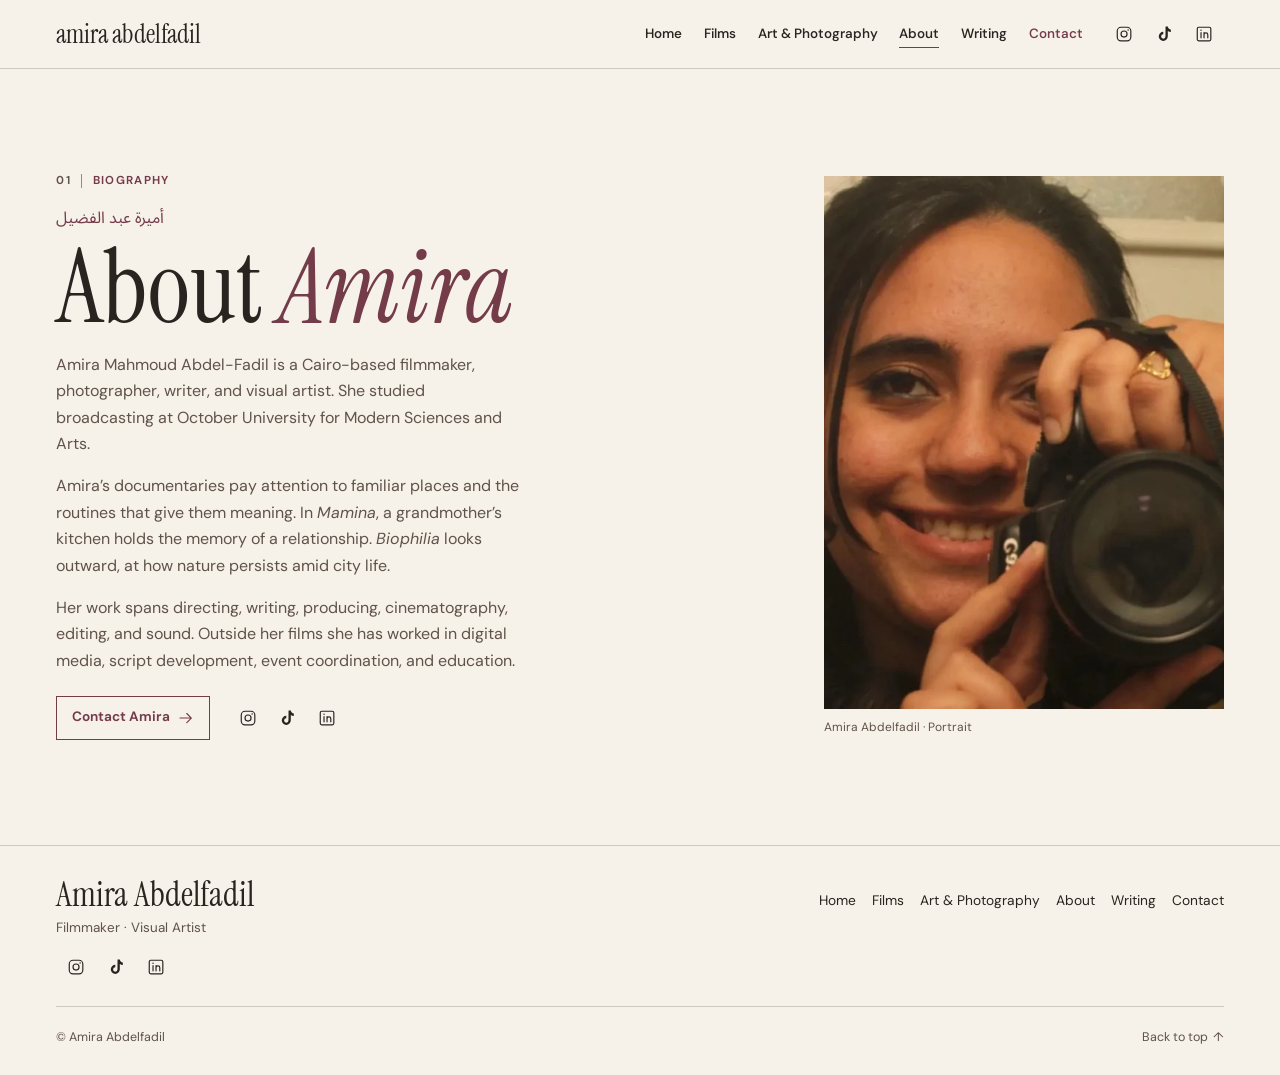
==== about.html @ 751f93b1 "Enhance Amira’s portfolio with A Way of Seeing" ====
<!doctype html>
<html lang="en" dir="ltr">
<head>
  <meta charset="utf-8">
  <meta name="viewport" content="width=device-width, initial-scale=1">
  <meta name="theme-color" content="#F6F1E9">
  <title>About | Amira Abdelfadil</title>
  <meta name="description" content="About Cairo-based filmmaker, photographer, writer, and visual artist Amira Abdelfadil.">
  <link rel="canonical" href="https://supergreatwin.github.io/amira-portfolio/about.html">
  <meta property="og:type" content="website">
  <meta property="og:locale" content="en_US">
  <meta property="og:url" content="https://supergreatwin.github.io/amira-portfolio/about.html">
  <meta property="og:title" content="About | Amira Abdelfadil">
  <meta property="og:description" content="About Cairo-based filmmaker, photographer, writer, and visual artist Amira Abdelfadil.">
  <meta property="og:image" content="https://supergreatwin.github.io/amira-portfolio/assets/mamina-02.jpg">
  <meta property="og:image:alt" content="Two women talk on a balcony overlooking Cairo">
  <meta name="twitter:card" content="summary_large_image">
  <link rel="preconnect" href="https://fonts.googleapis.com">
  <link rel="preconnect" href="https://fonts.gstatic.com" crossorigin>
  <link rel="stylesheet" href="https://fonts.googleapis.com/css2?family=DM+Sans:wght@400..700&amp;family=Instrument+Serif:ital@0;1&amp;family=Noto+Sans+Arabic:wght@400&amp;display=swap">
  <link rel="stylesheet" href="style.css">
  <script src="site.js" defer></script>
  <script type="application/ld+json">{"@context":"https://schema.org","url":"https://supergreatwin.github.io/amira-portfolio/","@type":"Person","@id":"https://supergreatwin.github.io/amira-portfolio/#amira","name":"Amira Abdelfadil","image":"https://supergreatwin.github.io/amira-portfolio/assets/amira-portrait.jpg","jobTitle":"Filmmaker and visual artist","sameAs":["https://www.instagram.com/amiraabdelfadil/","https://www.tiktok.com/@byamiramero?lang=en-GB","https://www.linkedin.com/in/amira-a-4a9b73113/"]}</script>
</head>
<body id="top">
  <a class="skip-link" href="#main">Skip to content</a>
  <svg class="symbols" xmlns="http://www.w3.org/2000/svg" aria-hidden="true">
  <symbol id="arrow-external" viewBox="0 0 24 24"><path d="M6 18 18 6M7 6h11v11"/></symbol>
  <symbol id="arrow-right" viewBox="0 0 24 24"><path d="M4 12h15m-6-6 6 6-6 6"/></symbol>
  <symbol id="arrow-left" viewBox="0 0 24 24"><path d="M20 12H5m6-6-6 6 6 6"/></symbol>
  <symbol id="close-icon" viewBox="0 0 24 24"><path d="m6 6 12 12M18 6 6 18"/></symbol>
  <symbol id="expand-icon" viewBox="0 0 24 24"><path d="M9 4H4v5m11-5h5v5M4 15v5h5m11-5v5h-5"/></symbol>
  <symbol id="instagram" viewBox="0 0 24 24"><rect x="3" y="3" width="18" height="18" rx="5"/><circle cx="12" cy="12" r="4"/><circle class="icon-fill" cx="17.4" cy="6.7" r="1"/></symbol>
  <symbol id="tiktok" viewBox="0 0 24 24"><path class="icon-fill" d="M14 2h3c.4 2.3 1.8 3.7 4 4v3.2c-1.5 0-2.8-.4-4-1.2v7.1a6 6 0 1 1-6-6v3.2a2.9 2.9 0 1 0 2.9 2.8z"/></symbol>
  <symbol id="linkedin" viewBox="0 0 24 24"><rect x="3" y="3" width="18" height="18" rx="2"/><path d="M8 10v7m4 0v-7m0 3a2.5 2.5 0 0 1 5 0v4"/><circle class="icon-fill" cx="8" cy="7" r=".9"/></symbol>
</svg>
  <header class="topbar"><div class="shell nav-inner">
    <a class="brand" href="index.html" aria-label="Amira Abdelfadil, home">amira abdelfadil</a>
    <button class="menu-toggle" type="button" aria-expanded="false" aria-controls="navigation-panel" hidden>Menu <span aria-hidden="true">+</span></button>
    <div class="nav-panel" id="navigation-panel"><div class="nav-content"><nav aria-label="Primary"><a href="index.html#top">Home</a><a href="index.html#work">Films</a><a href="art.html">Art &amp; Photography</a><a href="about.html" aria-current="page">About</a><a href="writing.html">Writing</a><a href="contact.html">Contact</a></nav><ul class="social-links social-icons" aria-label="Official social profiles"><li><a href="https://www.instagram.com/amiraabdelfadil/" target="_blank" rel="noopener noreferrer" aria-label="Instagram · @amiraabdelfadil (opens in a new tab)"><svg class="icon" aria-hidden="true"><use href="#instagram"/></svg></a></li><li><a href="https://www.tiktok.com/@byamiramero?lang=en-GB" target="_blank" rel="noopener noreferrer" aria-label="TikTok · @byamiramero (opens in a new tab)"><svg class="icon" aria-hidden="true"><use href="#tiktok"/></svg></a></li><li><a href="https://www.linkedin.com/in/amira-a-4a9b73113/" target="_blank" rel="noopener noreferrer" aria-label="LinkedIn · Amira Abdelfadil (opens in a new tab)"><svg class="icon" aria-hidden="true"><use href="#linkedin"/></svg></a></li></ul></div></div>
  </div><div class="read-progress" aria-hidden="true"></div></header>
  <main id="main" tabindex="-1">
  <section class="shell section inner-page editorial-grid about-page"><div><p class="section-tag"><span aria-hidden="true">01</span>Biography</p><p class="arabic-kicker" lang="ar" dir="rtl">أميرة عبد الفضيل</p><h1>About <em>Amira</em></h1><div class="prose"><p>Amira Mahmoud Abdel-Fadil is a Cairo-based filmmaker, photographer, writer, and visual artist. She studied broadcasting at October University for Modern Sciences and Arts.</p><p>Amira’s documentaries pay attention to familiar places and the routines that give them meaning. In <i>Mamina</i>, a grandmother’s kitchen holds the memory of a relationship. <i>Biophilia</i> looks outward, at how nature persists amid city life.</p><p>Her work spans directing, writing, producing, cinematography, editing, and sound. Outside her films she has worked in digital media, script development, event coordination, and education.</p></div><div class="actions"><a class="pill" href="contact.html">Contact Amira <svg class="icon" aria-hidden="true"><use href="#arrow-right"/></svg></a><ul class="social-links social-icons" aria-label="Official social profiles"><li><a href="https://www.instagram.com/amiraabdelfadil/" target="_blank" rel="noopener noreferrer" aria-label="Instagram · @amiraabdelfadil (opens in a new tab)"><svg class="icon" aria-hidden="true"><use href="#instagram"/></svg></a></li><li><a href="https://www.tiktok.com/@byamiramero?lang=en-GB" target="_blank" rel="noopener noreferrer" aria-label="TikTok · @byamiramero (opens in a new tab)"><svg class="icon" aria-hidden="true"><use href="#tiktok"/></svg></a></li><li><a href="https://www.linkedin.com/in/amira-a-4a9b73113/" target="_blank" rel="noopener noreferrer" aria-label="LinkedIn · Amira Abdelfadil (opens in a new tab)"><svg class="icon" aria-hidden="true"><use href="#linkedin"/></svg></a></li></ul></div></div><figure><picture><source type="image/webp" srcset="assets/optimized/amira-portrait-480.webp 480w, assets/optimized/amira-portrait.webp 540w" sizes="(max-width: 640px) 100vw, 50vw"><img src="assets/amira-portrait.jpg" width="540" height="720" alt="Amira holding a camera" fetchpriority="high"></picture><figcaption>Amira Abdelfadil · Portrait</figcaption></figure></section>
  </main>
  <footer class="footer"><div class="shell footer-inner">
    <div><p class="footer-name">Amira Abdelfadil</p><p>Filmmaker · Visual Artist</p><ul class="social-links social-icons" aria-label="Official social profiles"><li><a href="https://www.instagram.com/amiraabdelfadil/" target="_blank" rel="noopener noreferrer" aria-label="Instagram · @amiraabdelfadil (opens in a new tab)"><svg class="icon" aria-hidden="true"><use href="#instagram"/></svg></a></li><li><a href="https://www.tiktok.com/@byamiramero?lang=en-GB" target="_blank" rel="noopener noreferrer" aria-label="TikTok · @byamiramero (opens in a new tab)"><svg class="icon" aria-hidden="true"><use href="#tiktok"/></svg></a></li><li><a href="https://www.linkedin.com/in/amira-a-4a9b73113/" target="_blank" rel="noopener noreferrer" aria-label="LinkedIn · Amira Abdelfadil (opens in a new tab)"><svg class="icon" aria-hidden="true"><use href="#linkedin"/></svg></a></li></ul></div>
    <nav aria-label="Footer"><a href="index.html#top">Home</a><a href="index.html#work">Films</a><a href="art.html">Art &amp; Photography</a><a href="about.html" aria-current="page">About</a><a href="writing.html">Writing</a><a href="contact.html">Contact</a></nav>
    <div class="footer-base"><span>© Amira Abdelfadil</span><a href="#top">Back to top <span aria-hidden="true">↑</span></a></div>
  </div></footer>
  <dialog class="lightbox" aria-labelledby="lightbox-title">
  <div class="lightbox-toolbar"><h2 id="lightbox-title">Image viewer</h2><p class="lightbox-count" aria-live="polite"></p><button class="round-button" type="button" data-close aria-label="Close image viewer"><svg class="icon" aria-hidden="true"><use href="#close-icon"/></svg></button></div>
  <div class="lightbox-stage"><button class="round-button" type="button" data-step="-1" aria-label="Previous image"><svg class="icon" aria-hidden="true"><use href="#arrow-left"/></svg></button><figure><img alt="" draggable="false"><figcaption></figcaption></figure><button class="round-button" type="button" data-step="1" aria-label="Next image"><svg class="icon" aria-hidden="true"><use href="#arrow-right"/></svg></button></div>
</dialog>
</body>
</html>
---- style.css ----
:root {
  color-scheme: light;
  --ivory: #F6F1E9;
  --latte: #E2D5C6;
  --ink: #292420;
  --burgundy: #743B49;
  --clay: #A78378;
  --muted: #60534a;
  --line: #29242033;
  --body: 'DM Sans', system-ui, sans-serif;
  --display: 'Instrument Serif', Georgia, serif;
  --arabic: 'Noto Sans Arabic', 'Geeza Pro', Tahoma, sans-serif;
  --edge: clamp(1.25rem, 4.4vw, 4.5rem);
  --gap: clamp(.9rem, 2.5vw, 2.5rem);
  --header: 4.25rem;
  --ease: cubic-bezier(.22,.7,.24,1);
}
*, *::before, *::after { box-sizing: border-box; }
html { scroll-behavior: smooth; scroll-padding-block-start: calc(var(--header) + 1rem); }
body { margin: 0; background: var(--ivory); color: var(--ink); font: 400 1rem/1.65 var(--body); }
html:has(dialog[open]) { overflow: hidden; }
button, a { color: inherit; -webkit-tap-highlight-color: transparent; }
button { font: inherit; cursor: pointer; }
a { text-decoration: none; }
:focus-visible { outline: 2px solid var(--burgundy); outline-offset: 5px; }
::selection { color: var(--ivory); background: var(--burgundy); }
img, picture { display: block; max-width: 100%; }
img { width: 100%; height: auto; }
h1, h2, h3, p, figure, dl, dd { margin: 0; }
h1, h2, h3 { font: 400 1em/.94 var(--display); }
h1 { font-size: clamp(3.65rem, 8vw, 8.4rem); }
h2 { font-size: clamp(3rem, 6vw, 6.2rem); }
h3 { font-size: clamp(1.9rem, 3.3vw, 3.3rem); }
h1 em, h2 em { color: var(--burgundy); font-weight: 400; }
[lang="ar"] { font-family: var(--arabic); }
[hidden], .symbols { display: none !important; }
.icon { width: 1.13rem; height: 1.13rem; fill: none; stroke: currentColor; stroke-width: 1.55; stroke-linecap: round; stroke-linejoin: round; flex: none; }
.icon-fill { fill: currentColor; stroke: none; }
.shell { width: min(calc(100% - 2 * var(--edge)), 84rem); margin-inline: auto; }
.section { padding-block: clamp(3.75rem, 8.2vw, 8rem); }
.latte { background: var(--latte); }
.editorial-grid, .hero, .art-grid, .project-body { display: grid; grid-template-columns: repeat(12, minmax(0, 1fr)); gap: var(--gap); }
.editorial-grid > :first-child { grid-column: 1 / span 5; }
.editorial-grid > :last-child { grid-column: 7 / -1; }
.section-tag { display: flex; align-items: center; gap: .65rem; margin-block-end: 1rem; font-size: .72rem; font-weight: 650; line-height: 1.25; letter-spacing: .115em; text-transform: uppercase; color: var(--burgundy); }
.section-tag span { color: var(--muted); padding-inline-end: .65rem; border-inline-end: 1px solid var(--clay); }
.section-heading { display: flex; align-items: end; justify-content: space-between; gap: 1.1rem 2rem; margin-block-end: clamp(1.7rem, 4vw, 3.4rem); }
.section-heading > p, .section-intro { max-width: 36ch; color: var(--muted); }
.section-intro { margin-block-start: 1.25rem; font-size: 1.1rem; }
.prose { max-width: 67ch; color: var(--muted); }
.prose p + p { margin-block-start: 1rem; }
.prose > .line-link { margin-block-start: .9rem; }
figcaption { display: flex; align-items: baseline; justify-content: space-between; flex-wrap: wrap; gap: .25rem 1rem; margin-block-start: .55rem; color: var(--muted); font-size: .75rem; }
.line-link { display: inline-flex; align-items: center; min-height: 2.75rem; width: fit-content; gap: .44rem; color: var(--burgundy); font-size: .87rem; font-weight: 650; }
.line-link:hover { text-decoration: underline; text-underline-offset: .25em; }
.actions { display: flex; flex-wrap: wrap; align-items: center; gap: .65rem 1.1rem; margin-block-start: 1.35rem; }
.pill { display: inline-flex; align-items: center; justify-content: center; min-height: 2.75rem; padding: .45rem .9rem; gap: .45rem; border: 1px solid var(--burgundy); color: var(--burgundy); font-size: .85rem; font-weight: 650; transition: background .2s, color .2s; }
.pill:hover { color: var(--ivory); background: var(--burgundy); }
.skip-link { position: fixed; top: .5rem; inset-inline-start: .5rem; z-index: 11; padding: .6rem .9rem; color: var(--ivory); background: var(--burgundy); transform: translateY(-160%); }
.skip-link:focus { transform: none; }

.topbar { position: sticky; top: 0; z-index: 5; background: var(--ivory); border-block-end: 1px solid var(--line); transition: background .28s var(--ease); }
.topbar.scrolled { background: #f2ebe1; }
.nav-inner { min-height: var(--header); display: flex; align-items: center; justify-content: space-between; gap: 1rem; }
.brand { font: 400 clamp(1.4rem, 2.05vw, 2rem)/1 var(--display); white-space: nowrap; padding-block: .55rem; }
.nav-content, .nav-panel nav { display: flex; align-items: center; gap: clamp(.65rem, 1.7vw, 1.55rem); }
.nav-panel nav a { display: inline-flex; position: relative; align-items: center; white-space: nowrap; min-height: 2.75rem; font-size: .84rem; font-weight: 550; }
.nav-panel nav a:last-child { color: var(--burgundy); }
.nav-panel nav a::after { position: absolute; content: ''; block-size: 1px; inset: auto 0 .47rem; background: var(--burgundy); transform: scaleX(0); transform-origin: left; transition: transform .24s var(--ease); }
.nav-panel nav a:hover::after, .nav-panel nav a[aria-current]::after { transform: scaleX(1); }
.menu-toggle { display: none; border: 1px solid var(--line); background: none; min-height: 2.75rem; padding-inline: .7rem; align-items: center; gap: .55rem; }
.menu-toggle[aria-expanded="true"] span { transform: rotate(45deg); }
.menu-toggle span { display: inline-block; font-size: 1.15rem; transition: transform .2s; }
.read-progress { position: absolute; inset: auto 0 -1px; height: 1px; background: var(--burgundy); transform: scaleX(var(--progress, 0)); transform-origin: left; pointer-events: none; }
.social-links { list-style: none; margin: 0; padding: 0; }
.social-icons { display: flex; align-items: center; gap: .05rem; }
.social-icons a { display: grid; place-items: center; min-width: 2.45rem; min-height: 2.75rem; }
.social-icons a:hover, .social-icons a:focus-visible { color: var(--burgundy); }
.social-profiles { display: grid; grid-template-columns: repeat(3, minmax(0, 1fr)); gap: var(--gap); margin-block-start: 2rem; }
.social-profiles a { display: grid; grid-template-columns: auto minmax(0,1fr) auto; gap: .75rem; align-items: start; height: 100%; border-block: 1px solid var(--line); padding-block: 1.1rem; transition: color .2s, border-color .2s; }
.social-profiles a:hover { color: var(--burgundy); border-color: var(--burgundy); }
.social-profiles a > .icon { margin-block-start: .28rem; }
.social-profiles a > span { display: grid; overflow-wrap: anywhere; }
.social-profiles strong { font-size: .94rem; }
.social-profiles small, .social-profiles a > span > span { color: var(--muted); font-size: .83rem; }

.hero { align-items: center; min-height: min(42rem, 90svh); padding-block: clamp(2.1rem, 6vw, 6rem); }
.hero-copy { grid-column: 1 / span 5; }
.hero h1 { margin-block-end: 1.05rem; font-size: clamp(4rem, 8.8vw, 9.1rem); line-height: .8; letter-spacing: -.018em; }
.hero h1 em { padding-inline-end: .08em; }
.designation { font-size: clamp(.78rem, 1.3vw, 1rem); font-weight: 650; }
.hero-intro { max-width: 27ch; margin-block-start: .55rem; color: var(--muted); }
.hero-media { grid-column: 6 / -1; min-width: 0; }
.hero-media picture { aspect-ratio: 5 / 4; overflow: hidden; background: var(--latte); }
.hero-media img { width: 100%; height: 100%; object-fit: cover; object-position: 37% center; }
.practice { align-items: center; }
.practice .prose { font-size: clamp(1rem, 1.55vw, 1.27rem); }
.film-grid { display: grid; grid-template-columns: repeat(12, minmax(0, 1fr)); gap: clamp(1.65rem, 4vw, 3.5rem) var(--gap); align-items: start; }
.film-card { grid-column: span 4; min-width: 0; }
.film-card:nth-child(4) { grid-column: 2 / span 5; }
.film-card:nth-child(5) { grid-column: 7 / span 5; margin-block-start: 2.25rem; }
.film-image { aspect-ratio: var(--poster-ratio); overflow: hidden; background: var(--latte); }
.film-image picture, .film-image img { width: 100%; height: 100%; object-fit: contain; }
.film-link { display: block; }
.film-link:hover .line-link { text-decoration: underline; }
.film-link:hover h3 { color: var(--burgundy); }
.film-caption { display: grid; grid-template-columns: auto minmax(0, 1fr); gap: .7rem; padding-block: .8rem 0; border-block-end: 1px solid var(--line); }
.folio, .film-meta { color: var(--muted); font-size: .76rem; }
.folio { font-variant-numeric: tabular-nums; padding-block-start: .3rem; }
.film-meta { display: block; margin-block-start: .45rem; }
.film-excerpt { color: var(--muted); font-size: .88rem; line-height: 1.5; margin-block-start: .55rem; }
.arabic-title, .arabic-kicker { display: block; width: fit-content; color: var(--burgundy); font-size: 1rem; line-height: 1.8; }
.arabic-kicker { margin-block-end: .4rem; }
.film-card:target .film-link { outline: 1px solid var(--burgundy); outline-offset: 6px; }

.art-grid figure:first-child { grid-column: 1 / span 6; }
.art-grid figure:nth-child(2) { grid-column: 7 / span 3; margin-block-start: 2rem; }
.art-grid figure:nth-child(3) { grid-column: 10 / span 3; }
.image-link { position: relative; display: block; background: var(--latte); }
.image-link img { transition: opacity .25s; }
.image-link:hover img { opacity: .88; }
.image-expand { display: grid; position: absolute; inset: auto .55rem .55rem auto; place-items: center; width: 2.2rem; height: 2.2rem; border: 1px solid var(--line); background: var(--ivory); color: var(--burgundy); }
.about-preview, .about-page { align-items: center; }
.about-preview .prose, .about-page .prose { margin-block-start: 1rem; }
.about-preview figure, .about-page figure { width: min(100%, 25rem); justify-self: end; }
.essay-list { border-block-end: 1px solid var(--line); margin-block-start: 1.7rem; }
.essay { display: grid; grid-template-columns: 2.5rem minmax(0, 1fr); border-block-start: 1px solid var(--line); padding-block: 1.15rem; }
.essay h3 { font-size: clamp(1.6rem, 3.45vw, 3rem); }
.essay-title { display: inline-flex; align-items: baseline; gap: .45rem; }
.essay-title:hover { color: var(--burgundy); }
.essay p { max-width: 65ch; color: var(--muted); margin-block-start: .45rem; }

.contact-band { color: var(--ivory); background: var(--ink); }
.contact-band .editorial-grid { align-items: end; }
.contact-band .section-tag, .contact-band .section-tag span, .contact-band .prose { color: var(--latte); }
.contact-band h2 em { color: #e3b8bd; }
.contact-band .pill { margin-block-start: 1rem; border-color: var(--latte); color: var(--ivory); }
.contact-band .pill:hover { background: var(--ivory); color: var(--ink); }
.contact-band :focus-visible { outline-color: var(--latte); }
.contact-lead { margin-block-start: .9rem; font: 400 clamp(1.65rem, 4vw, 3.2rem)/1.1 var(--display); color: var(--burgundy); }
.contact-page .section-intro { max-width: 60ch; }
.footer { border-block-start: 1px solid var(--line); }
.footer-inner { display: grid; grid-template-columns: minmax(0, 1fr) minmax(0, 1fr); gap: 1.1rem var(--gap); padding-block: 2rem 1rem; }
.footer-name { font: 400 2.1rem/1 var(--display); }
.footer-name + p { font-size: .84rem; color: var(--muted); margin-block: .35rem; }
.footer nav { display: flex; flex-wrap: wrap; gap: .15rem 1rem; justify-content: flex-end; align-content: start; }
.footer nav a { font-size: .86rem; line-height: 2.75rem; }
.footer nav a:hover, .footer-base a:hover { color: var(--burgundy); }
.footer-base { grid-column: 1 / -1; display: flex; justify-content: space-between; align-items: center; gap: .45rem; border-block-start: 1px solid var(--line); padding-block-start: .5rem; font-size: .78rem; color: var(--muted); }
.footer-base a { min-height: 2.75rem; display: inline-flex; align-items: center; gap: .3rem; }

.inner-page { min-height: 53vh; }
.visual-group { margin-block-start: clamp(2.3rem, 5vw, 4rem); border-block-start: 1px solid var(--line); padding-block-start: 1.25rem; }
.visual-group h2, .project-gallery h2 { font-size: clamp(2.3rem, 4.6vw, 4.1rem); }
.visual-group .section-heading { margin-block-end: 1.35rem; }
.gallery-grid { display: grid; grid-template-columns: repeat(3, minmax(0,1fr)); gap: var(--gap); align-items: start; }
.gallery-grid img { max-height: 25rem; object-fit: contain; }
.back-link { margin-block-end: 1rem; }
.project { padding-block-start: clamp(1.5rem, 4vw, 3.5rem); }
.project-heading { margin-block-end: clamp(1.3rem, 3vw, 2.65rem); }
.project-heading .arabic-title { margin-block-start: .65rem; font-size: clamp(1rem, 3.4vw, 1.6rem); }
.project-heading .film-meta { font-size: .94rem; }
.project-hero img { max-height: min(65vh, 40rem); object-fit: contain; background: var(--ink); }
.project-body { margin-block-start: clamp(2rem, 5vw, 4.5rem); align-items: start; }
.project-poster { grid-column: 1 / span 4; max-width: 28rem; }
.project-copy { grid-column: 6 / -1; }
.project-copy h2 { color: var(--ink); font-size: clamp(2rem, 3.2vw, 3.5rem); margin-block-end: .7rem; }
.project-copy h2:not(:first-child) { margin-block-start: 1.75rem; }
.credits { display: grid; grid-template-columns: repeat(2, minmax(0,1fr)); gap: .75rem 1.2rem; }
.credits dt { font-size: .8rem; font-weight: 650; color: var(--burgundy); }
.credits dd { font-size: .94rem; }
.project-gallery { margin-block-start: clamp(2.8rem, 6vw, 5.8rem); }
.project-gallery h2 { margin-block-end: 1rem; }
.related { display: grid; grid-template-columns: repeat(2,minmax(0,1fr)); gap: 1rem; border-block-start: 1px solid var(--line); margin-block-start: clamp(2rem, 5vw, 4rem); padding-block-start: 1rem; }
.related a { min-height: 3rem; display: flex; flex-direction: column; gap: .35rem; }
.related a:last-child { text-align: end; align-items: end; }
.related span { display: flex; align-items: center; gap: .35rem; font-size: .84rem; color: var(--burgundy); }
.related strong { font: 400 clamp(1.35rem, 3.2vw, 2.5rem)/1 var(--display); }
.related a:hover strong { color: var(--burgundy); }

.lightbox { background: #28231f; color: var(--ivory); border: 1px solid #f6f1e94d; width: min(calc(100% - 1.1rem), 76rem); max-height: calc(100dvh - 1.1rem); padding: .5rem clamp(.55rem,2vw,1.5rem) .75rem; margin: auto; }
.lightbox[open] { animation: emerge .25s var(--ease) both; }
.lightbox::backdrop { background: #1d1916e8; }
.lightbox :focus-visible { outline-color: var(--latte); }
.lightbox-toolbar { display: flex; align-items: center; gap: .7rem; }
.lightbox-toolbar h2 { font: 650 .82rem/1.1 var(--body); margin-inline-end: auto; }
.lightbox-count { font-size: .78rem; color: var(--latte); }
.round-button { display: grid; place-items: center; width: 2.75rem; height: 2.75rem; background: transparent; border: 1px solid #f6f1e970; border-radius: 50%; }
.round-button:hover { background: #f6f1e920; }
.lightbox-stage { display: grid; grid-template-columns: auto minmax(0, 1fr) auto; align-items: center; justify-content: center; gap: clamp(.35rem, 1.6vw, 1.2rem); touch-action: pan-y pinch-zoom; }
.lightbox-stage figure { display: grid; justify-items: center; min-width: 0; grid-column: 2; grid-row: 1; }
.lightbox-stage img { width: min(100%, calc(var(--image-width, 1150px) * var(--image-scale, 1))); height: auto; max-height: min(72vh, calc(100dvh - 8rem)); object-fit: contain; }
.lightbox-stage figcaption { color: var(--latte); text-align: center; justify-content: center; }
.lightbox-stage [data-step="1"] { grid-column: 3; }
.lightbox-stage [data-step="-1"] { grid-column: 1; }
.lightbox-stage [data-step] { grid-row: 1; }

@keyframes emerge { from { opacity: 0; translate: 0 .5rem; } to { opacity: 1; translate: none; } }
@keyframes print-in { from { opacity: 0; clip-path: inset(0 0 5% 0); } to { opacity: 1; clip-path: inset(0); } }
.hero-copy > * { animation: emerge .66s var(--ease) both; }
.hero-copy h1 { animation-delay: .08s; }
.hero-copy .designation { animation-delay: .13s; }
.hero-copy .hero-intro { animation-delay: .17s; }
.hero-copy .actions { animation-delay: .2s; }
.hero-media picture { animation: print-in .95s var(--ease) both; }

@media (max-width: 950px) {
  .topbar.has-menu .menu-toggle { display: inline-flex; }
  .topbar.has-menu .nav-panel { display: grid; grid-template-rows: 0fr; position: absolute; inset: 100% 0 auto; background: var(--ivory); visibility: hidden; opacity: 0; transition: grid-template-rows .25s var(--ease), opacity .2s, visibility .25s; gap: 0; }
  .topbar.has-menu .nav-panel.open { grid-template-rows: 1fr; visibility: visible; opacity: 1; border-block-end: 1px solid var(--line); }
  .topbar.has-menu .nav-panel > div { min-height: 0; overflow: hidden; max-height: 74dvh; }
  .topbar.has-menu .nav-content { display: block; }
  .topbar.has-menu .nav-panel.open > div { overflow: auto; }
  .topbar.has-menu .nav-panel nav { display: grid; gap: 0; padding: .65rem var(--edge) 0; }
  .topbar.has-menu .nav-panel nav a { width: fit-content; font-size: 1rem; }
  .topbar.has-menu .nav-panel .social-links { padding: .35rem var(--edge) .75rem; }
  .topbar:not(.has-menu) .nav-inner { flex-wrap: wrap; }
  .topbar:not(.has-menu) .nav-panel nav { flex-wrap: wrap; }
  .hero h1 { font-size: clamp(3.6rem, 10vw, 6.7rem); }
}
@media (max-width: 720px) {
  :root { --header: 3.75rem; }
  .hero, .editorial-grid, .project-body { grid-template-columns: 1fr; min-height: 0; }
  .hero-copy, .hero-media, .editorial-grid > :first-child, .editorial-grid > :last-child, .project-poster, .project-copy { grid-column: 1; }
  .hero-copy { padding-block: .75rem .45rem; }
  .hero-media picture { aspect-ratio: 4 / 3; }
  .section-heading { flex-wrap: wrap; align-items: start; }
  .film-card, .film-card:nth-child(4), .film-card:nth-child(5) { grid-column: span 6; margin-block-start: 0; }
  .art-grid figure:first-child { grid-column: 1 / -1; }
  .art-grid figure:nth-child(2), .art-grid figure:nth-child(3) { grid-column: span 6; margin-block-start: 0; }
  .about-preview figure, .about-page figure { justify-self: start; width: min(100%, 20rem); }
  .social-profiles, .footer-inner { grid-template-columns: 1fr; }
  .social-profiles { gap: 0; }
  .social-profiles li + li a { border-block-start: 0; }
  .footer nav { justify-content: start; }
  .project-poster { width: min(66%, 17rem); }
  .gallery-grid { grid-template-columns: repeat(2,minmax(0,1fr)); }
  .contact-band .editorial-grid { align-items: start; }
}
@media (max-width: 400px) {
  .film-excerpt { font-size: .81rem; }
  .film-caption { gap: .4rem; }
  .film-caption h3 { font-size: 1.65rem; }
  .credits { grid-template-columns: 1fr; }
  .lightbox-stage { grid-template-columns: 1fr 1fr; }
  .lightbox-stage figure { grid-column: 1 / -1; }
  .lightbox-stage [data-step="-1"] { grid-row: 2; justify-self: end; }
  .lightbox-stage [data-step="1"] { grid-row: 2; grid-column: 2; }
}
@media (prefers-reduced-motion: reduce) {
  html { scroll-behavior: auto; }
  *, *::before, *::after { animation: none !important; transition: none !important; }
}
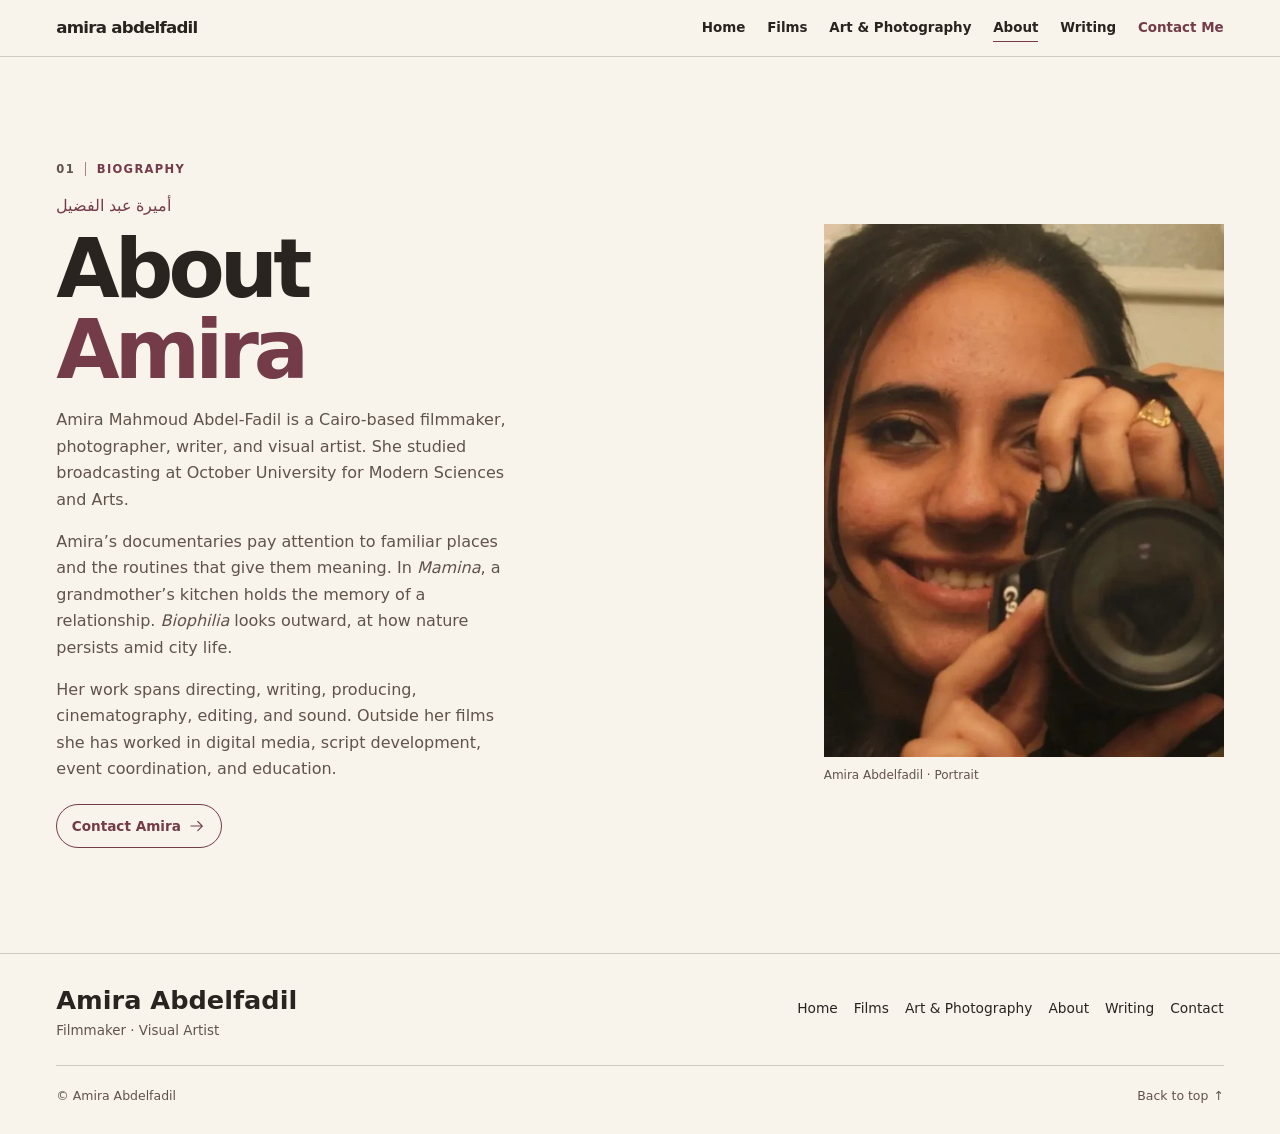
==== commit 55fd4b73: "Restore the original portfolio design with plum accents" ====
--- a/about.html
+++ b/about.html
@@ -3,7 +3,7 @@
 <head>
   <meta charset="utf-8">
   <meta name="viewport" content="width=device-width, initial-scale=1">
-  <meta name="theme-color" content="#F6F1E9">
+  <meta name="theme-color" content="#f8f4ec">
   <title>About | Amira Abdelfadil</title>
   <meta name="description" content="About Cairo-based filmmaker, photographer, writer, and visual artist Amira Abdelfadil.">
   <link rel="canonical" href="https://supergreatwin.github.io/amira-portfolio/about.html">
@@ -15,11 +15,8 @@
   <meta property="og:image" content="https://supergreatwin.github.io/amira-portfolio/assets/mamina-02.jpg">
   <meta property="og:image:alt" content="Two women talk on a balcony overlooking Cairo">
   <meta name="twitter:card" content="summary_large_image">
-  <link rel="preconnect" href="https://fonts.googleapis.com">
-  <link rel="preconnect" href="https://fonts.gstatic.com" crossorigin>
-  <link rel="stylesheet" href="https://fonts.googleapis.com/css2?family=DM+Sans:wght@400..700&amp;family=Instrument+Serif:ital@0;1&amp;family=Noto+Sans+Arabic:wght@400&amp;display=swap">
-  <link rel="stylesheet" href="style.css">
-  <script src="site.js" defer></script>
+  <link rel="stylesheet" href="style.css?v=6268190207d0">
+  <script src="site.js?v=b0a4cb719ae1" defer></script>
   <script type="application/ld+json">{"@context":"https://schema.org","url":"https://supergreatwin.github.io/amira-portfolio/","@type":"Person","@id":"https://supergreatwin.github.io/amira-portfolio/#amira","name":"Amira Abdelfadil","image":"https://supergreatwin.github.io/amira-portfolio/assets/amira-portrait.jpg","jobTitle":"Filmmaker and visual artist","sameAs":["https://www.instagram.com/amiraabdelfadil/","https://www.tiktok.com/@byamiramero?lang=en-GB","https://www.linkedin.com/in/amira-a-4a9b73113/"]}</script>
 </head>
 <body id="top">
@@ -36,15 +33,15 @@
 </svg>
   <header class="topbar"><div class="shell nav-inner">
     <a class="brand" href="index.html" aria-label="Amira Abdelfadil, home">amira abdelfadil</a>
-    <button class="menu-toggle" type="button" aria-expanded="false" aria-controls="navigation-panel" hidden>Menu <span aria-hidden="true">+</span></button>
-    <div class="nav-panel" id="navigation-panel"><div class="nav-content"><nav aria-label="Primary"><a href="index.html#top">Home</a><a href="index.html#work">Films</a><a href="art.html">Art &amp; Photography</a><a href="about.html" aria-current="page">About</a><a href="writing.html">Writing</a><a href="contact.html">Contact</a></nav><ul class="social-links social-icons" aria-label="Official social profiles"><li><a href="https://www.instagram.com/amiraabdelfadil/" target="_blank" rel="noopener noreferrer" aria-label="Instagram · @amiraabdelfadil (opens in a new tab)"><svg class="icon" aria-hidden="true"><use href="#instagram"/></svg></a></li><li><a href="https://www.tiktok.com/@byamiramero?lang=en-GB" target="_blank" rel="noopener noreferrer" aria-label="TikTok · @byamiramero (opens in a new tab)"><svg class="icon" aria-hidden="true"><use href="#tiktok"/></svg></a></li><li><a href="https://www.linkedin.com/in/amira-a-4a9b73113/" target="_blank" rel="noopener noreferrer" aria-label="LinkedIn · Amira Abdelfadil (opens in a new tab)"><svg class="icon" aria-hidden="true"><use href="#linkedin"/></svg></a></li></ul></div></div>
+    <div class="nav-actions"><nav class="nav-shortcuts" aria-label="Quick links"><a href="index.html#work">Films</a><a href="contact.html" class="nav-contact">Contact Me</a></nav><button class="menu-toggle" type="button" aria-label="Menu" aria-expanded="false" aria-controls="navigation-panel" hidden><span class="menu-icon" aria-hidden="true"><span></span><span></span><span></span></span></button></div>
+    <div class="nav-panel" id="navigation-panel"><div><nav aria-label="Primary"><a href="index.html#top">Home</a><a href="index.html#work" class="nav-wide-only">Films</a><a href="art.html">Art &amp; Photography</a><a href="about.html" aria-current="page">About</a><a href="writing.html">Writing</a><a href="contact.html" class="nav-contact nav-wide-only">Contact Me</a></nav></div></div>
   </div><div class="read-progress" aria-hidden="true"></div></header>
   <main id="main" tabindex="-1">
-  <section class="shell section inner-page editorial-grid about-page"><div><p class="section-tag"><span aria-hidden="true">01</span>Biography</p><p class="arabic-kicker" lang="ar" dir="rtl">أميرة عبد الفضيل</p><h1>About <em>Amira</em></h1><div class="prose"><p>Amira Mahmoud Abdel-Fadil is a Cairo-based filmmaker, photographer, writer, and visual artist. She studied broadcasting at October University for Modern Sciences and Arts.</p><p>Amira’s documentaries pay attention to familiar places and the routines that give them meaning. In <i>Mamina</i>, a grandmother’s kitchen holds the memory of a relationship. <i>Biophilia</i> looks outward, at how nature persists amid city life.</p><p>Her work spans directing, writing, producing, cinematography, editing, and sound. Outside her films she has worked in digital media, script development, event coordination, and education.</p></div><div class="actions"><a class="pill" href="contact.html">Contact Amira <svg class="icon" aria-hidden="true"><use href="#arrow-right"/></svg></a><ul class="social-links social-icons" aria-label="Official social profiles"><li><a href="https://www.instagram.com/amiraabdelfadil/" target="_blank" rel="noopener noreferrer" aria-label="Instagram · @amiraabdelfadil (opens in a new tab)"><svg class="icon" aria-hidden="true"><use href="#instagram"/></svg></a></li><li><a href="https://www.tiktok.com/@byamiramero?lang=en-GB" target="_blank" rel="noopener noreferrer" aria-label="TikTok · @byamiramero (opens in a new tab)"><svg class="icon" aria-hidden="true"><use href="#tiktok"/></svg></a></li><li><a href="https://www.linkedin.com/in/amira-a-4a9b73113/" target="_blank" rel="noopener noreferrer" aria-label="LinkedIn · Amira Abdelfadil (opens in a new tab)"><svg class="icon" aria-hidden="true"><use href="#linkedin"/></svg></a></li></ul></div></div><figure><picture><source type="image/webp" srcset="assets/optimized/amira-portrait-480.webp 480w, assets/optimized/amira-portrait.webp 540w" sizes="(max-width: 640px) 100vw, 50vw"><img src="assets/amira-portrait.jpg" width="540" height="720" alt="Amira holding a camera" fetchpriority="high"></picture><figcaption>Amira Abdelfadil · Portrait</figcaption></figure></section>
+  <section class="shell section inner-page editorial-grid about-page"><div><p class="section-tag"><span aria-hidden="true">01</span>Biography</p><p class="arabic-kicker" lang="ar" dir="rtl">أميرة عبد الفضيل</p><h1>About <em>Amira</em></h1><div class="prose"><p>Amira Mahmoud Abdel-Fadil is a Cairo-based filmmaker, photographer, writer, and visual artist. She studied broadcasting at October University for Modern Sciences and Arts.</p><p>Amira’s documentaries pay attention to familiar places and the routines that give them meaning. In <i>Mamina</i>, a grandmother’s kitchen holds the memory of a relationship. <i>Biophilia</i> looks outward, at how nature persists amid city life.</p><p>Her work spans directing, writing, producing, cinematography, editing, and sound. Outside her films she has worked in digital media, script development, event coordination, and education.</p></div><div class="actions"><a class="pill" href="contact.html">Contact Amira <svg class="icon" aria-hidden="true"><use href="#arrow-right"/></svg></a></div></div><figure><picture><source type="image/webp" srcset="assets/optimized/amira-portrait-480.webp 480w, assets/optimized/amira-portrait.webp 540w" sizes="(max-width: 640px) 100vw, 50vw"><img src="assets/amira-portrait.jpg" width="540" height="720" alt="Amira holding a camera" fetchpriority="high"></picture><figcaption>Amira Abdelfadil · Portrait</figcaption></figure></section>
   </main>
   <footer class="footer"><div class="shell footer-inner">
-    <div><p class="footer-name">Amira Abdelfadil</p><p>Filmmaker · Visual Artist</p><ul class="social-links social-icons" aria-label="Official social profiles"><li><a href="https://www.instagram.com/amiraabdelfadil/" target="_blank" rel="noopener noreferrer" aria-label="Instagram · @amiraabdelfadil (opens in a new tab)"><svg class="icon" aria-hidden="true"><use href="#instagram"/></svg></a></li><li><a href="https://www.tiktok.com/@byamiramero?lang=en-GB" target="_blank" rel="noopener noreferrer" aria-label="TikTok · @byamiramero (opens in a new tab)"><svg class="icon" aria-hidden="true"><use href="#tiktok"/></svg></a></li><li><a href="https://www.linkedin.com/in/amira-a-4a9b73113/" target="_blank" rel="noopener noreferrer" aria-label="LinkedIn · Amira Abdelfadil (opens in a new tab)"><svg class="icon" aria-hidden="true"><use href="#linkedin"/></svg></a></li></ul></div>
-    <nav aria-label="Footer"><a href="index.html#top">Home</a><a href="index.html#work">Films</a><a href="art.html">Art &amp; Photography</a><a href="about.html" aria-current="page">About</a><a href="writing.html">Writing</a><a href="contact.html">Contact</a></nav>
+    <div><p class="footer-name">Amira Abdelfadil</p><p>Filmmaker · Visual Artist</p></div>
+    <nav aria-label="Footer"><a href="index.html#top">Home</a><a href="index.html#work">Films</a><a href="art.html">Art &amp; Photography</a><a href="about.html" aria-current="page">About</a><a href="writing.html">Writing</a><a href="contact.html" class="nav-contact">Contact</a></nav>
     <div class="footer-base"><span>© Amira Abdelfadil</span><a href="#top">Back to top <span aria-hidden="true">↑</span></a></div>
   </div></footer>
   <dialog class="lightbox" aria-labelledby="lightbox-title">
--- a/style.css
+++ b/style.css
@@ -1,18 +1,17 @@
 :root {
   color-scheme: light;
-  --ivory: #F6F1E9;
-  --latte: #E2D5C6;
+  --ivory: #f8f4ec;
+  --latte: #e9dcc9;
   --ink: #292420;
   --burgundy: #743B49;
   --clay: #A78378;
   --muted: #60534a;
   --line: #29242033;
-  --body: 'DM Sans', system-ui, sans-serif;
-  --display: 'Instrument Serif', Georgia, serif;
+  --body: -apple-system, BlinkMacSystemFont, "Segoe UI", system-ui, sans-serif;
   --arabic: 'Noto Sans Arabic', 'Geeza Pro', Tahoma, sans-serif;
   --edge: clamp(1.25rem, 4.4vw, 4.5rem);
   --gap: clamp(.9rem, 2.5vw, 2.5rem);
-  --header: 4.25rem;
+  --header: 3.5rem;
   --ease: cubic-bezier(.22,.7,.24,1);
 }
 *, *::before, *::after { box-sizing: border-box; }
@@ -27,11 +26,11 @@
 img, picture { display: block; max-width: 100%; }
 img { width: 100%; height: auto; }
 h1, h2, h3, p, figure, dl, dd { margin: 0; }
-h1, h2, h3 { font: 400 1em/.94 var(--display); }
-h1 { font-size: clamp(3.65rem, 8vw, 8.4rem); }
-h2 { font-size: clamp(3rem, 6vw, 6.2rem); }
-h3 { font-size: clamp(1.9rem, 3.3vw, 3.3rem); }
-h1 em, h2 em { color: var(--burgundy); font-weight: 400; }
+h1, h2, h3 { font: 680 1em/1 var(--body); letter-spacing: -.06em; }
+h1 { font-size: clamp(2.55rem, 6.4vw, 6rem); }
+h2 { font-size: clamp(2rem, 4.6vw, 4.5rem); }
+h3 { font-size: clamp(1.55rem, 2.7vw, 2.5rem); }
+h1 em, h2 em { color: var(--burgundy); font-style: normal; }
 [lang="ar"] { font-family: var(--arabic); }
 [hidden], .symbols { display: none !important; }
 .icon { width: 1.13rem; height: 1.13rem; fill: none; stroke: currentColor; stroke-width: 1.55; stroke-linecap: round; stroke-linejoin: round; flex: none; }
@@ -39,7 +38,7 @@
 .shell { width: min(calc(100% - 2 * var(--edge)), 84rem); margin-inline: auto; }
 .section { padding-block: clamp(3.75rem, 8.2vw, 8rem); }
 .latte { background: var(--latte); }
-.editorial-grid, .hero, .art-grid, .project-body { display: grid; grid-template-columns: repeat(12, minmax(0, 1fr)); gap: var(--gap); }
+.editorial-grid, .project-body { display: grid; grid-template-columns: repeat(12, minmax(0, 1fr)); gap: var(--gap); }
 .editorial-grid > :first-child { grid-column: 1 / span 5; }
 .editorial-grid > :last-child { grid-column: 7 / -1; }
 .section-tag { display: flex; align-items: center; gap: .65rem; margin-block-end: 1rem; font-size: .72rem; font-weight: 650; line-height: 1.25; letter-spacing: .115em; text-transform: uppercase; color: var(--burgundy); }
@@ -54,7 +53,7 @@
 .line-link { display: inline-flex; align-items: center; min-height: 2.75rem; width: fit-content; gap: .44rem; color: var(--burgundy); font-size: .87rem; font-weight: 650; }
 .line-link:hover { text-decoration: underline; text-underline-offset: .25em; }
 .actions { display: flex; flex-wrap: wrap; align-items: center; gap: .65rem 1.1rem; margin-block-start: 1.35rem; }
-.pill { display: inline-flex; align-items: center; justify-content: center; min-height: 2.75rem; padding: .45rem .9rem; gap: .45rem; border: 1px solid var(--burgundy); color: var(--burgundy); font-size: .85rem; font-weight: 650; transition: background .2s, color .2s; }
+.pill { display: inline-flex; align-items: center; justify-content: center; min-height: 2.75rem; padding: .45rem .9rem; gap: .45rem; border: 1px solid var(--burgundy); border-radius: 999px; color: var(--burgundy); font-size: .85rem; font-weight: 650; transition: background .2s, color .2s; }
 .pill:hover { color: var(--ivory); background: var(--burgundy); }
 .skip-link { position: fixed; top: .5rem; inset-inline-start: .5rem; z-index: 11; padding: .6rem .9rem; color: var(--ivory); background: var(--burgundy); transform: translateY(-160%); }
 .skip-link:focus { transform: none; }
@@ -62,21 +61,21 @@
 .topbar { position: sticky; top: 0; z-index: 5; background: var(--ivory); border-block-end: 1px solid var(--line); transition: background .28s var(--ease); }
 .topbar.scrolled { background: #f2ebe1; }
 .nav-inner { min-height: var(--header); display: flex; align-items: center; justify-content: space-between; gap: 1rem; }
-.brand { font: 400 clamp(1.4rem, 2.05vw, 2rem)/1 var(--display); white-space: nowrap; padding-block: .55rem; }
-.nav-content, .nav-panel nav { display: flex; align-items: center; gap: clamp(.65rem, 1.7vw, 1.55rem); }
-.nav-panel nav a { display: inline-flex; position: relative; align-items: center; white-space: nowrap; min-height: 2.75rem; font-size: .84rem; font-weight: 550; }
-.nav-panel nav a:last-child { color: var(--burgundy); }
-.nav-panel nav a::after { position: absolute; content: ''; block-size: 1px; inset: auto 0 .47rem; background: var(--burgundy); transform: scaleX(0); transform-origin: left; transition: transform .24s var(--ease); }
-.nav-panel nav a:hover::after, .nav-panel nav a[aria-current]::after { transform: scaleX(1); }
-.menu-toggle { display: none; border: 1px solid var(--line); background: none; min-height: 2.75rem; padding-inline: .7rem; align-items: center; gap: .55rem; }
-.menu-toggle[aria-expanded="true"] span { transform: rotate(45deg); }
-.menu-toggle span { display: inline-block; font-size: 1.15rem; transition: transform .2s; }
+.brand { font: 700 clamp(.88rem, 1.4vw, 1.04rem)/1 var(--body); letter-spacing: -.045em; white-space: nowrap; padding-block: .55rem; }
+.nav-panel nav, .nav-shortcuts { display: flex; align-items: center; gap: clamp(.65rem, 1.7vw, 1.55rem); }
+.topbar nav a { display: inline-flex; position: relative; align-items: center; white-space: nowrap; min-height: 2.75rem; font-size: .84rem; font-weight: 550; }
+.topbar .nav-contact { color: var(--burgundy); }
+.topbar nav a::after { position: absolute; content: ''; block-size: 1px; inset: auto 0 .47rem; background: var(--burgundy); transform: scaleX(0); transform-origin: left; transition: transform .24s var(--ease); }
+.topbar nav a:hover::after, .topbar nav a[aria-current]::after { transform: scaleX(1); }
+.nav-actions { display: none; }
+.menu-toggle { display: grid; inline-size: 2.75rem; min-block-size: 2.75rem; place-items: center; padding: 0; border: 1px solid var(--line); border-radius: 50%; background: none; }
+.menu-icon { display: grid; gap: 4px; inline-size: 1.15rem; }
+.menu-icon > span { block-size: 1.5px; border-radius: 1px; background: currentColor; transition: transform .2s, opacity .2s; }
+.menu-toggle[aria-expanded="true"] .menu-icon > :first-child { transform: translateY(5.5px) rotate(45deg); }
+.menu-toggle[aria-expanded="true"] .menu-icon > :nth-child(2) { opacity: 0; }
+.menu-toggle[aria-expanded="true"] .menu-icon > :last-child { transform: translateY(-5.5px) rotate(-45deg); }
 .read-progress { position: absolute; inset: auto 0 -1px; height: 1px; background: var(--burgundy); transform: scaleX(var(--progress, 0)); transform-origin: left; pointer-events: none; }
-.social-links { list-style: none; margin: 0; padding: 0; }
-.social-icons { display: flex; align-items: center; gap: .05rem; }
-.social-icons a { display: grid; place-items: center; min-width: 2.45rem; min-height: 2.75rem; }
-.social-icons a:hover, .social-icons a:focus-visible { color: var(--burgundy); }
-.social-profiles { display: grid; grid-template-columns: repeat(3, minmax(0, 1fr)); gap: var(--gap); margin-block-start: 2rem; }
+.social-profiles { display: grid; grid-template-columns: repeat(3, minmax(0, 1fr)); gap: var(--gap); list-style: none; margin: 2rem 0 0; padding: 0; }
 .social-profiles a { display: grid; grid-template-columns: auto minmax(0,1fr) auto; gap: .75rem; align-items: start; height: 100%; border-block: 1px solid var(--line); padding-block: 1.1rem; transition: color .2s, border-color .2s; }
 .social-profiles a:hover { color: var(--burgundy); border-color: var(--burgundy); }
 .social-profiles a > .icon { margin-block-start: .28rem; }
@@ -84,38 +83,11 @@
 .social-profiles strong { font-size: .94rem; }
 .social-profiles small, .social-profiles a > span > span { color: var(--muted); font-size: .83rem; }
 
-.hero { align-items: center; min-height: min(42rem, 90svh); padding-block: clamp(2.1rem, 6vw, 6rem); }
-.hero-copy { grid-column: 1 / span 5; }
-.hero h1 { margin-block-end: 1.05rem; font-size: clamp(4rem, 8.8vw, 9.1rem); line-height: .8; letter-spacing: -.018em; }
-.hero h1 em { padding-inline-end: .08em; }
-.designation { font-size: clamp(.78rem, 1.3vw, 1rem); font-weight: 650; }
-.hero-intro { max-width: 27ch; margin-block-start: .55rem; color: var(--muted); }
-.hero-media { grid-column: 6 / -1; min-width: 0; }
-.hero-media picture { aspect-ratio: 5 / 4; overflow: hidden; background: var(--latte); }
-.hero-media img { width: 100%; height: 100%; object-fit: cover; object-position: 37% center; }
-.practice { align-items: center; }
-.practice .prose { font-size: clamp(1rem, 1.55vw, 1.27rem); }
-.film-grid { display: grid; grid-template-columns: repeat(12, minmax(0, 1fr)); gap: clamp(1.65rem, 4vw, 3.5rem) var(--gap); align-items: start; }
-.film-card { grid-column: span 4; min-width: 0; }
-.film-card:nth-child(4) { grid-column: 2 / span 5; }
-.film-card:nth-child(5) { grid-column: 7 / span 5; margin-block-start: 2.25rem; }
-.film-image { aspect-ratio: var(--poster-ratio); overflow: hidden; background: var(--latte); }
-.film-image picture, .film-image img { width: 100%; height: 100%; object-fit: contain; }
-.film-link { display: block; }
-.film-link:hover .line-link { text-decoration: underline; }
-.film-link:hover h3 { color: var(--burgundy); }
-.film-caption { display: grid; grid-template-columns: auto minmax(0, 1fr); gap: .7rem; padding-block: .8rem 0; border-block-end: 1px solid var(--line); }
 .folio, .film-meta { color: var(--muted); font-size: .76rem; }
 .folio { font-variant-numeric: tabular-nums; padding-block-start: .3rem; }
 .film-meta { display: block; margin-block-start: .45rem; }
-.film-excerpt { color: var(--muted); font-size: .88rem; line-height: 1.5; margin-block-start: .55rem; }
 .arabic-title, .arabic-kicker { display: block; width: fit-content; color: var(--burgundy); font-size: 1rem; line-height: 1.8; }
 .arabic-kicker { margin-block-end: .4rem; }
-.film-card:target .film-link { outline: 1px solid var(--burgundy); outline-offset: 6px; }
-
-.art-grid figure:first-child { grid-column: 1 / span 6; }
-.art-grid figure:nth-child(2) { grid-column: 7 / span 3; margin-block-start: 2rem; }
-.art-grid figure:nth-child(3) { grid-column: 10 / span 3; }
 .image-link { position: relative; display: block; background: var(--latte); }
 .image-link img { transition: opacity .25s; }
 .image-link:hover img { opacity: .88; }
@@ -130,18 +102,12 @@
 .essay-title:hover { color: var(--burgundy); }
 .essay p { max-width: 65ch; color: var(--muted); margin-block-start: .45rem; }
 
-.contact-band { color: var(--ivory); background: var(--ink); }
-.contact-band .editorial-grid { align-items: end; }
-.contact-band .section-tag, .contact-band .section-tag span, .contact-band .prose { color: var(--latte); }
-.contact-band h2 em { color: #e3b8bd; }
-.contact-band .pill { margin-block-start: 1rem; border-color: var(--latte); color: var(--ivory); }
-.contact-band .pill:hover { background: var(--ivory); color: var(--ink); }
-.contact-band :focus-visible { outline-color: var(--latte); }
-.contact-lead { margin-block-start: .9rem; font: 400 clamp(1.65rem, 4vw, 3.2rem)/1.1 var(--display); color: var(--burgundy); }
+.contact-lead { margin-block-start: .9rem; font: 550 clamp(1.35rem, 3vw, 2.25rem)/1.2 var(--body); color: var(--burgundy); }
 .contact-page .section-intro { max-width: 60ch; }
+.contact-email { margin-block-start: .75rem; }
 .footer { border-block-start: 1px solid var(--line); }
 .footer-inner { display: grid; grid-template-columns: minmax(0, 1fr) minmax(0, 1fr); gap: 1.1rem var(--gap); padding-block: 2rem 1rem; }
-.footer-name { font: 400 2.1rem/1 var(--display); }
+.footer-name { font: 650 1.6rem/1.1 var(--body); }
 .footer-name + p { font-size: .84rem; color: var(--muted); margin-block: .35rem; }
 .footer nav { display: flex; flex-wrap: wrap; gap: .15rem 1rem; justify-content: flex-end; align-content: start; }
 .footer nav a { font-size: .86rem; line-height: 2.75rem; }
@@ -175,7 +141,7 @@
 .related a { min-height: 3rem; display: flex; flex-direction: column; gap: .35rem; }
 .related a:last-child { text-align: end; align-items: end; }
 .related span { display: flex; align-items: center; gap: .35rem; font-size: .84rem; color: var(--burgundy); }
-.related strong { font: 400 clamp(1.35rem, 3.2vw, 2.5rem)/1 var(--display); }
+.related strong { font: 650 clamp(1.25rem, 2.7vw, 2.2rem)/1.12 var(--body); }
 .related a:hover strong { color: var(--burgundy); }
 
 .lightbox { background: #28231f; color: var(--ivory); border: 1px solid #f6f1e94d; width: min(calc(100% - 1.1rem), 76rem); max-height: calc(100dvh - 1.1rem); padding: .5rem clamp(.55rem,2vw,1.5rem) .75rem; margin: auto; }
@@ -195,39 +161,26 @@
 .lightbox-stage [data-step="-1"] { grid-column: 1; }
 .lightbox-stage [data-step] { grid-row: 1; }
 
-@keyframes emerge { from { opacity: 0; translate: 0 .5rem; } to { opacity: 1; translate: none; } }
-@keyframes print-in { from { opacity: 0; clip-path: inset(0 0 5% 0); } to { opacity: 1; clip-path: inset(0); } }
-.hero-copy > * { animation: emerge .66s var(--ease) both; }
-.hero-copy h1 { animation-delay: .08s; }
-.hero-copy .designation { animation-delay: .13s; }
-.hero-copy .hero-intro { animation-delay: .17s; }
-.hero-copy .actions { animation-delay: .2s; }
-.hero-media picture { animation: print-in .95s var(--ease) both; }
 
 @media (max-width: 950px) {
-  .topbar.has-menu .menu-toggle { display: inline-flex; }
+  .topbar.has-menu .nav-inner { gap: .5rem; flex-wrap: wrap; }
+  .topbar.has-menu .nav-actions { display: flex; align-items: center; gap: .55rem; margin-inline-start: auto; }
+  .nav-shortcuts { gap: .65rem; }
   .topbar.has-menu .nav-panel { display: grid; grid-template-rows: 0fr; position: absolute; inset: 100% 0 auto; background: var(--ivory); visibility: hidden; opacity: 0; transition: grid-template-rows .25s var(--ease), opacity .2s, visibility .25s; gap: 0; }
   .topbar.has-menu .nav-panel.open { grid-template-rows: 1fr; visibility: visible; opacity: 1; border-block-end: 1px solid var(--line); }
   .topbar.has-menu .nav-panel > div { min-height: 0; overflow: hidden; max-height: 74dvh; }
-  .topbar.has-menu .nav-content { display: block; }
   .topbar.has-menu .nav-panel.open > div { overflow: auto; }
-  .topbar.has-menu .nav-panel nav { display: grid; gap: 0; padding: .65rem var(--edge) 0; }
+  .topbar.has-menu .nav-panel nav { display: grid; gap: 0; padding: .65rem var(--edge); }
   .topbar.has-menu .nav-panel nav a { width: fit-content; font-size: 1rem; }
-  .topbar.has-menu .nav-panel .social-links { padding: .35rem var(--edge) .75rem; }
+  .topbar.has-menu .nav-panel .nav-wide-only { display: none; }
   .topbar:not(.has-menu) .nav-inner { flex-wrap: wrap; }
   .topbar:not(.has-menu) .nav-panel nav { flex-wrap: wrap; }
-  .hero h1 { font-size: clamp(3.6rem, 10vw, 6.7rem); }
 }
 @media (max-width: 720px) {
-  :root { --header: 3.75rem; }
-  .hero, .editorial-grid, .project-body { grid-template-columns: 1fr; min-height: 0; }
-  .hero-copy, .hero-media, .editorial-grid > :first-child, .editorial-grid > :last-child, .project-poster, .project-copy { grid-column: 1; }
-  .hero-copy { padding-block: .75rem .45rem; }
-  .hero-media picture { aspect-ratio: 4 / 3; }
+  :root { --header: 3.35rem; }
+  .editorial-grid, .project-body { grid-template-columns: 1fr; min-height: 0; }
+  .editorial-grid > :first-child, .editorial-grid > :last-child, .project-poster, .project-copy { grid-column: 1; }
   .section-heading { flex-wrap: wrap; align-items: start; }
-  .film-card, .film-card:nth-child(4), .film-card:nth-child(5) { grid-column: span 6; margin-block-start: 0; }
-  .art-grid figure:first-child { grid-column: 1 / -1; }
-  .art-grid figure:nth-child(2), .art-grid figure:nth-child(3) { grid-column: span 6; margin-block-start: 0; }
   .about-preview figure, .about-page figure { justify-self: start; width: min(100%, 20rem); }
   .social-profiles, .footer-inner { grid-template-columns: 1fr; }
   .social-profiles { gap: 0; }
@@ -235,12 +188,10 @@
   .footer nav { justify-content: start; }
   .project-poster { width: min(66%, 17rem); }
   .gallery-grid { grid-template-columns: repeat(2,minmax(0,1fr)); }
-  .contact-band .editorial-grid { align-items: start; }
 }
 @media (max-width: 400px) {
-  .film-excerpt { font-size: .81rem; }
-  .film-caption { gap: .4rem; }
-  .film-caption h3 { font-size: 1.65rem; }
+  .topbar .nav-inner { width: calc(100% - 1.5rem); }
+  .nav-shortcuts { gap: .45rem; }
   .credits { grid-template-columns: 1fr; }
   .lightbox-stage { grid-template-columns: 1fr 1fr; }
   .lightbox-stage figure { grid-column: 1 / -1; }
